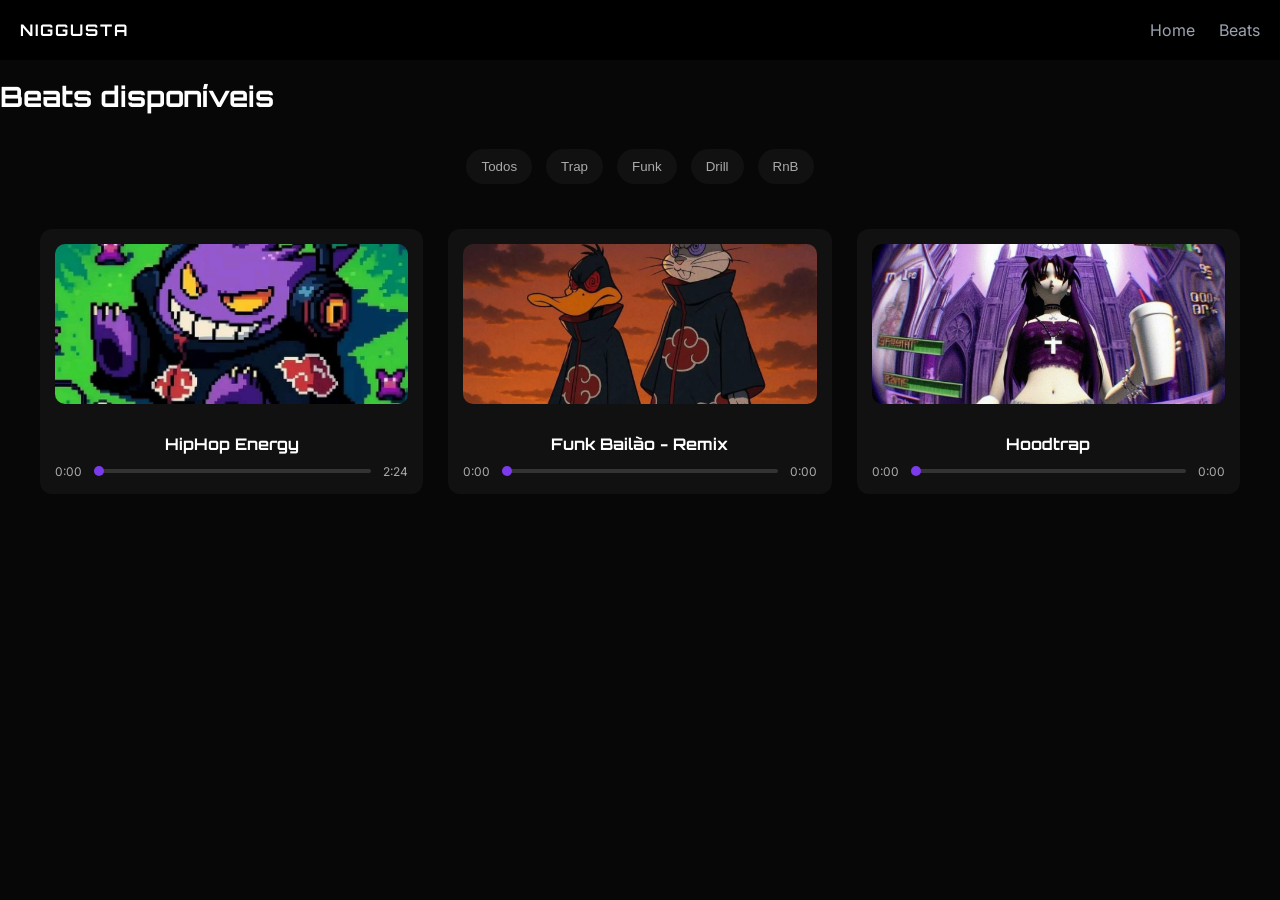
==== niggusta-site/beats.html @ 05d671a1 "primeiro commit" ====
<!DOCTYPE html>
<html lang="pt-BR">
<head>
<meta charset="UTF-8">
<title>Beats</title>
<!-- FONTES -->
<link href="https://fonts.googleapis.com/css2?family=Orbitron:wght@500;700&family=Inter:wght@300;400;500&display=swap" rel="stylesheet">
<link rel="stylesheet" href="css/style.css">
</head>

<body>

<header>
  <div class="logo">NIGGUSTA</div>
  <nav>
    <a href="index.html">Home</a>
    <a href="beats.html">Beats</a>
  </nav>
</header>

<h1 class="title">Beats disponíveis</h1>

<div class="filters">
  <button onclick="filterBeats('all')">Todos</button>
  <button onclick="filterBeats('trap')">Trap</button>
  <button onclick="filterBeats('funk')">Funk</button>
  <button onclick="filterBeats('drill')">Drill</button>
  <button onclick="filterBeats('rnb')">RnB</button>
</div>
<div id="beatsGrid" class="beats-grid"></div>

<script src="js/script.js"></script>
</body>
</html>
---- niggusta-site/css/style.css ----
/* BASE */
body{
  background:#070707;
  color:#fff;
  font-family:'Inter', sans-serif;
  margin:0;
}

/* NAVBAR */
header{
  display:flex;
  justify-content:space-between;
  padding:20px;
  background:#000;
}

.logo{
  font-family:'Orbitron', sans-serif;
  font-weight:700;
  letter-spacing:2px;
  color:#fff;
}

nav a{
  margin-left:20px;
  color:#9ca3af;
  text-decoration:none;
  transition:0.3s;
}

nav a:hover{
  color:#7c3aed;
}

/* HERO */
.hero{
  text-align:center;
  padding:100px 20px;
}

/* IMAGEM */
.hero-img{
  width:480px;
  height:480px;
  margin:0 auto;

  border-radius:50%;
  position:relative;

  display:flex;
  align-items:center;
  justify-content:center;

  box-shadow:
    0 0 40px rgba(124,58,237,0.5),
    0 0 80px rgba(124,58,237,0.3);

  animation: float 4s ease-in-out infinite;
}

.hero-img::before{
  content:"";
  position:absolute;
  inset:-8px;
  border-radius:50%;
  background:linear-gradient(135deg,#6d28d9,#7c3aed);
  filter:blur(8px);
  z-index:-1;
}

.hero-img img{
  width:100%;
  height:100%;
  object-fit:contain;
  border-radius:50%;
}

/* TÍTULO */
.hero-title{
  font-family:'Orbitron', sans-serif;
  font-size:36px;
  font-weight:700;
  letter-spacing:1px;

  color:#fff;
  margin-top:30px;
}

/* TEXTO */
.hero-text{
  color:#9ca3af;
  font-size:16px;
  max-width:500px;
  margin:15px auto;
}

/* BOTÃO */
.btn{
  background:#7c3aed;
  padding:12px 28px;
  border-radius:10px;
  color:#fff;
  text-decoration:none;

  font-weight:500;

  transition:0.3s;

  box-shadow:0 0 15px rgba(124,58,237,0.4);
}

.btn:hover{
  transform:scale(1.05);
  box-shadow:
    0 0 25px rgba(124,58,237,0.7),
    0 0 50px rgba(124,58,237,0.4);
}

/* SEÇÕES */
.features, .cta{
  padding:60px;
  text-align:center;
}

.section-title{
  font-family:'Orbitron', sans-serif;
  font-size:28px;
  margin-bottom:30px;
}

/* GRID */
.grid{
  display:flex;
  gap:30px;
  justify-content:center;
  flex-wrap:wrap;
}

.grid div{
  background:#111;
  padding:25px;
  border-radius:12px;
  transition:0.3s;
  max-width:250px;
}

.grid div:hover{
  transform:translateY(-5px);
}

/* FOOTER */
footer{
  text-align:center;
  padding:20px;
  border-top:1px solid #111;
  color:#6b7280;
}

/* ANIMAÇÃO */
@keyframes float{
  0%,100%{transform:translateY(0)}
  50%{transform:translateY(-12px)}
}

/* página padrão */
.page{
  padding:60px 20px;
  text-align:center;
}

/* link ativo */
nav a.active{
  color:#7c3aed;
  font-weight:500;
}

/* título */
.title{
  font-family:'Orbitron', sans-serif;
  font-size:28px;
  margin-bottom:30px;
}

/* contato */
.contact-container{
  display:flex;
  gap:40px;
  justify-content:center;
  align-items:flex-start;
  flex-wrap:wrap;
}

.contact-form{
  max-width:400px;
  width:100%;
}

.contact-form input,
.contact-form textarea{
  width:100%;
  padding:12px;
  margin-bottom:12px;
  background:#111;
  border:1px solid #222;
  color:#fff;
  border-radius:8px;
}

.contact-form textarea{
  min-height:120px;
}

.contact-info{
  max-width:300px;
  text-align:left;
  color:#9ca3af;
}

.filters{
  text-align:center;
  margin-top:20px;
}

.filters button{
  background:#111;
  color:#aaa;
  border:none;
  padding:10px 15px;
  margin:5px;
  border-radius:20px;
  cursor:pointer;
  transition:0.3s;
}

.filters button:hover{
  background:#7c3aed;
  color:#fff;
}

/* GRID DOS BEATS */
.beats-grid{
  display:grid;
  grid-template-columns:repeat(auto-fit, minmax(220px, 1fr));
  gap:25px;
  padding:40px;
}

/* CARD DO BEAT */
.beat-card{
  background:#111;
  border-radius:12px;
  padding:15px;
  text-align:center;
  transition:0.3s;
}

.beat-card:hover{
  transform:translateY(-5px);
}

/* IMAGEM DO BEAT */
.beat-card img{
  width:100%;
  height:150px;
  object-fit:cover;
  border-radius:10px;
  margin-bottom:10px;
}

/* NOME DO BEAT */
.beat-card h3{
  font-family:'Orbitron', sans-serif;
  font-size:16px;
  margin-bottom:10px;
}

/* IMAGEM COM OVERLAY */
.beat-img{
  position:relative;
}

.beat-img img{
  width:100%;
  height:160px;
  object-fit:cover;
  border-radius:10px;
}

/* OVERLAY */
.overlay{
  position:absolute;
  inset:0;
  background:rgba(0,0,0,0.5);
  display:flex;
  align-items:center;
  justify-content:center;
  opacity:0;
  transition:0.3s;
  border-radius:10px;
}

.beat-card:hover .overlay{
  opacity:1;
}

/* BOTÃO PLAY */
.play-btn{
  background:#7c3aed;
  border:none;
  color:#fff;
  font-size:20px;
  width:50px;
  height:50px;
  border-radius:50%;
  cursor:pointer;
  transition:0.3s;
}

.play-btn:hover{
  transform:scale(1.1);
}

/* PLAYER */
.player{
  display:flex;
  align-items:center;
  gap:10px;
  margin-top:10px;
  font-size:12px;
  color:#aaa;
}

.progress{
  flex:1;
  appearance:none;
  height:4px;
  background:#333;
  border-radius:10px;
  cursor:pointer;
}

.progress::-webkit-slider-thumb{
  appearance:none;
  width:10px;
  height:10px;
  background:#7c3aed;
  border-radius:50%;
}

/* CENTRALIZAR */
.center{
  text-align:center;
}

/* LINKS DE CONTATO */
.contact-link{
  display:block;
  margin:15px 0;
  font-size:18px;
  color:#9ca3af;
  text-decoration:none;
  transition:0.3s;
}

/* HOVER PADRÃO */
.contact-link:hover{
  color:#fff;
}

/* INSTAGRAM COM DESTAQUE */
.insta{
  color:#7c3aed;
  font-weight:500;
}

.insta:hover{
  color:#a78bfa;
}
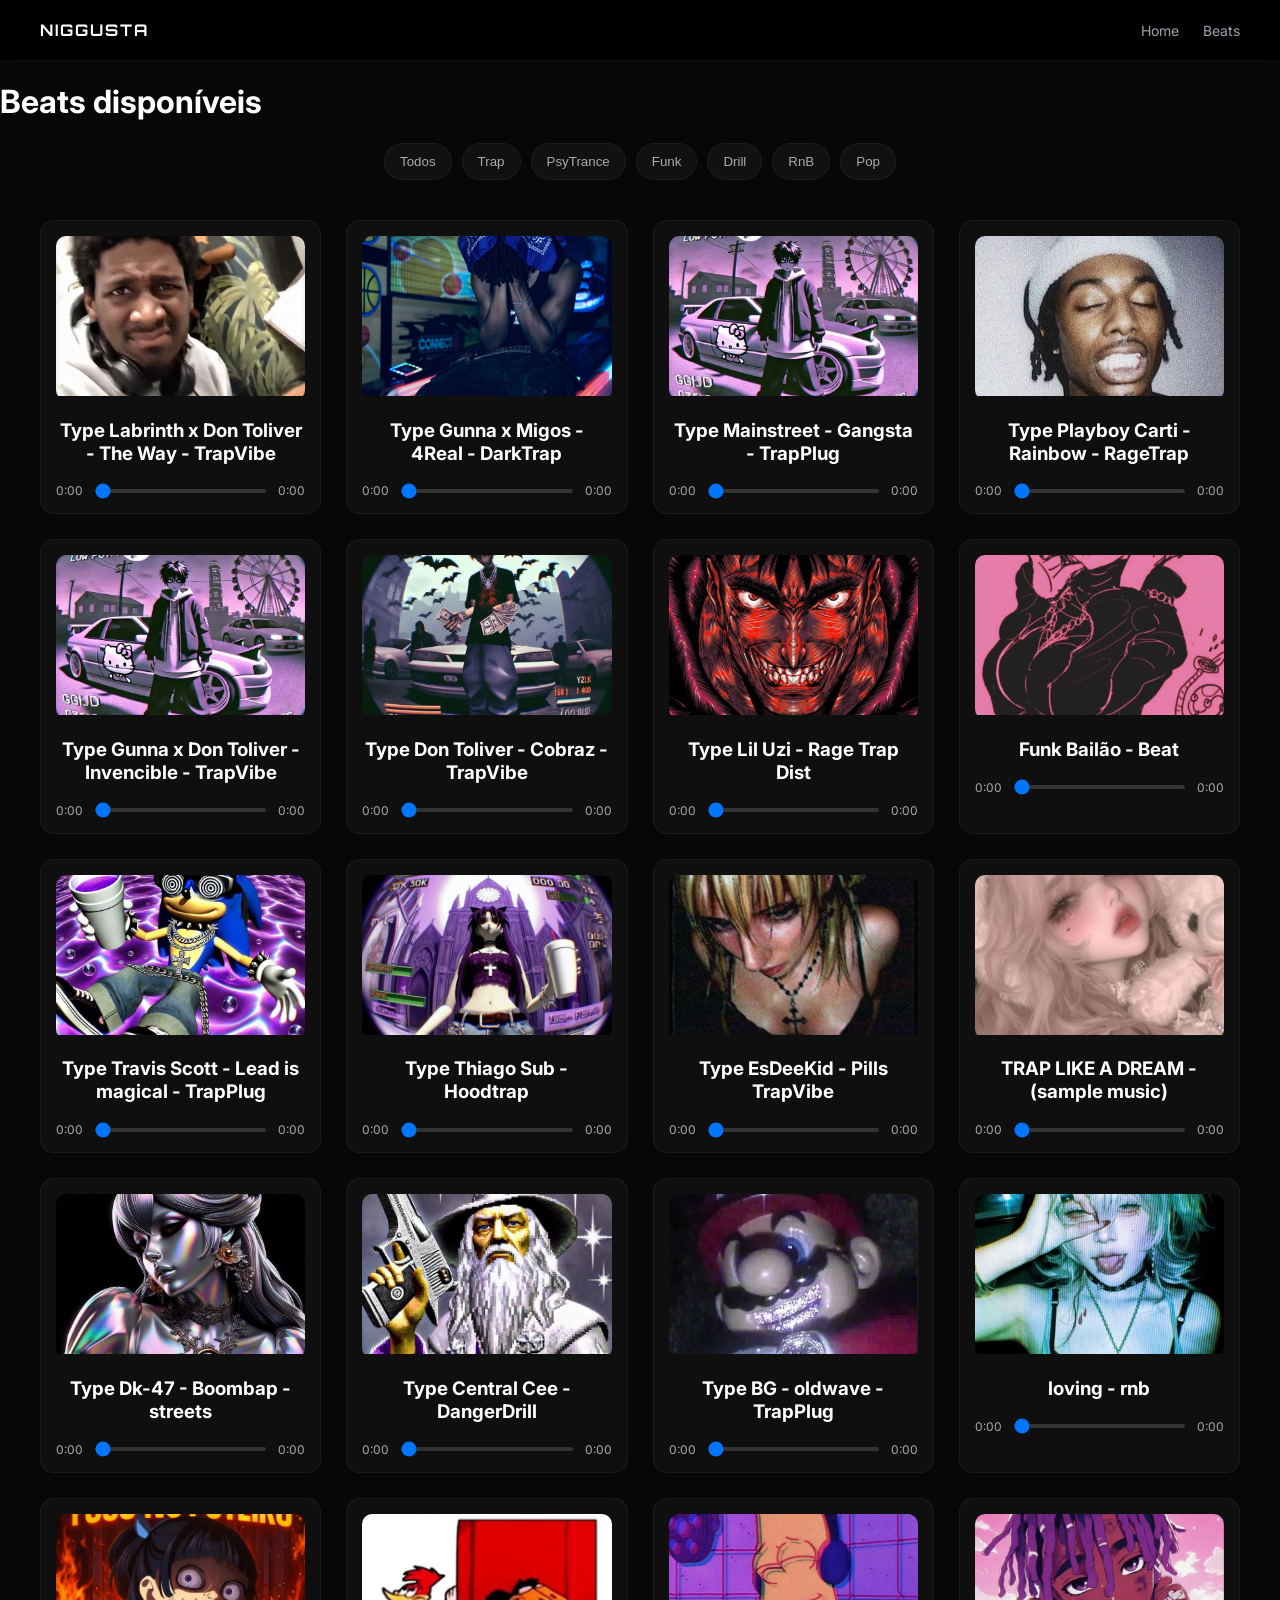
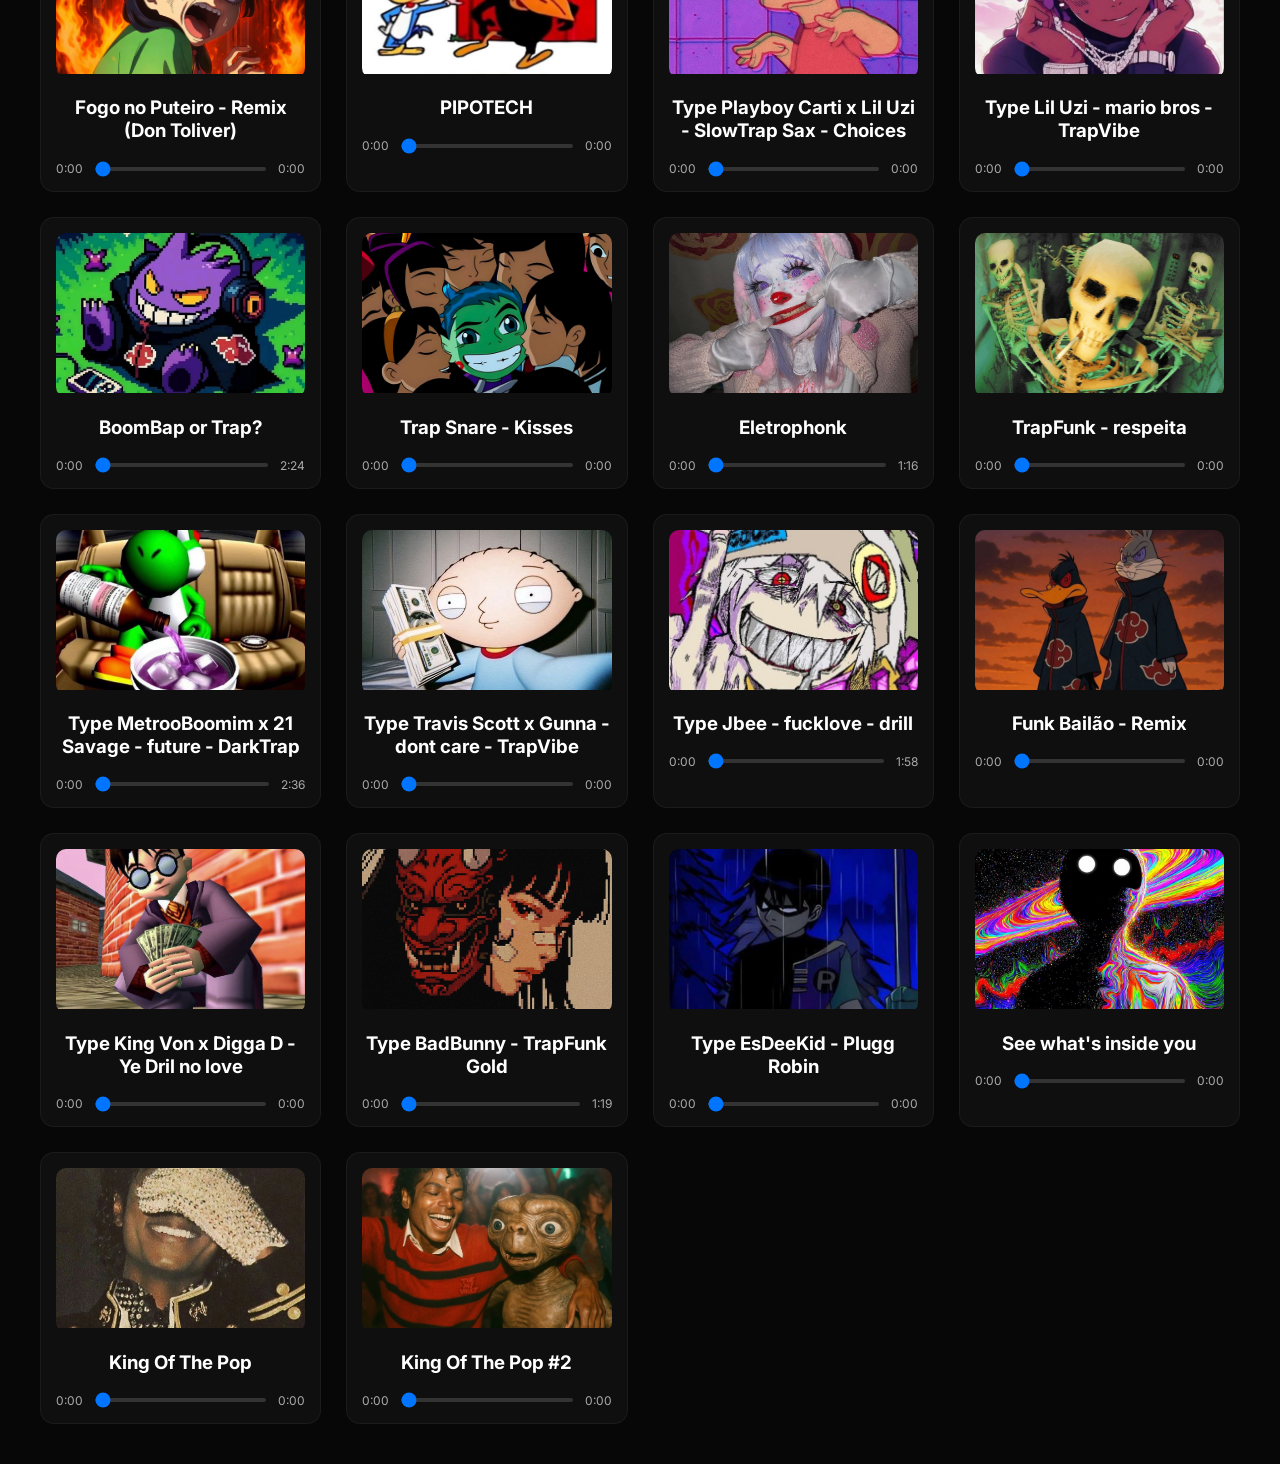
==== commit 7a8acb0d: "upDATE pop and psytrance + songs" ====
--- a/niggusta-site/beats.html
+++ b/niggusta-site/beats.html
@@ -23,9 +23,11 @@
 <div class="filters">
   <button onclick="filterBeats('all')">Todos</button>
   <button onclick="filterBeats('trap')">Trap</button>
+  <button onclick="filterBeats('psytrance')">PsyTrance</button>
   <button onclick="filterBeats('funk')">Funk</button>
   <button onclick="filterBeats('drill')">Drill</button>
   <button onclick="filterBeats('rnb')">RnB</button>
+  <button onclick="filterBeats('pop')">Pop</button>
 </div>
 <div id="beatsGrid" class="beats-grid"></div>
 
--- a/niggusta-site/css/style.css
+++ b/niggusta-site/css/style.css
@@ -4,14 +4,22 @@
   color:#fff;
   font-family:'Inter', sans-serif;
   margin:0;
+  -webkit-font-smoothing: antialiased;
+  -moz-osx-font-smoothing: grayscale;
 }
 
 /* NAVBAR */
 header{
   display:flex;
   justify-content:space-between;
-  padding:20px;
-  background:#000;
+  align-items:center;
+  padding:20px 40px;
+  background:rgba(0,0,0,0.85);
+  backdrop-filter: blur(10px);
+  position:sticky;
+  top:0;
+  z-index:1000;
+  border-bottom:1px solid rgba(255,255,255,0.05);
 }
 
 .logo{
@@ -26,6 +34,7 @@
   color:#9ca3af;
   text-decoration:none;
   transition:0.3s;
+  font-size:14px;
 }
 
 nav a:hover{
@@ -38,34 +47,30 @@
   padding:100px 20px;
 }
 
-/* IMAGEM */
 .hero-img{
   width:480px;
   height:480px;
   margin:0 auto;
-
   border-radius:50%;
   position:relative;
-
   display:flex;
   align-items:center;
   justify-content:center;
-
   box-shadow:
     0 0 40px rgba(124,58,237,0.5),
-    0 0 80px rgba(124,58,237,0.3);
-
+    0 0 90px rgba(124,58,237,0.25);
   animation: float 4s ease-in-out infinite;
 }
 
 .hero-img::before{
   content:"";
   position:absolute;
-  inset:-8px;
+  inset:-10px;
   border-radius:50%;
   background:linear-gradient(135deg,#6d28d9,#7c3aed);
-  filter:blur(8px);
+  filter:blur(12px);
   z-index:-1;
+  opacity:0.8;
 }
 
 .hero-img img{
@@ -75,23 +80,20 @@
   border-radius:50%;
 }
 
-/* TÍTULO */
 .hero-title{
   font-family:'Orbitron', sans-serif;
-  font-size:36px;
+  font-size:40px;
   font-weight:700;
+  margin-top:30px;
   letter-spacing:1px;
-
-  color:#fff;
-  margin-top:30px;
-}
-
-/* TEXTO */
+}
+
 .hero-text{
   color:#9ca3af;
   font-size:16px;
-  max-width:500px;
+  max-width:520px;
   margin:15px auto;
+  line-height:1.5;
 }
 
 /* BOTÃO */
@@ -101,19 +103,15 @@
   border-radius:10px;
   color:#fff;
   text-decoration:none;
-
   font-weight:500;
-
-  transition:0.3s;
-
-  box-shadow:0 0 15px rgba(124,58,237,0.4);
+  transition:0.3s;
+  box-shadow:0 0 20px rgba(124,58,237,0.35);
+  display:inline-block;
 }
 
 .btn:hover{
   transform:scale(1.05);
-  box-shadow:
-    0 0 25px rgba(124,58,237,0.7),
-    0 0 50px rgba(124,58,237,0.4);
+  box-shadow:0 0 30px rgba(124,58,237,0.7);
 }
 
 /* SEÇÕES */
@@ -125,10 +123,10 @@
 .section-title{
   font-family:'Orbitron', sans-serif;
   font-size:28px;
-  margin-bottom:30px;
-}
-
-/* GRID */
+  margin-bottom:20px;
+}
+
+/* GRID GERAL */
 .grid{
   display:flex;
   gap:30px;
@@ -137,96 +135,33 @@
 }
 
 .grid div{
-  background:#111;
+  background:rgba(17,17,17,0.8);
   padding:25px;
-  border-radius:12px;
-  transition:0.3s;
+  border-radius:14px;
   max-width:250px;
+  transition:0.3s;
+  border:1px solid rgba(255,255,255,0.05);
 }
 
 .grid div:hover{
-  transform:translateY(-5px);
-}
-
-/* FOOTER */
-footer{
-  text-align:center;
-  padding:20px;
-  border-top:1px solid #111;
-  color:#6b7280;
-}
-
-/* ANIMAÇÃO */
-@keyframes float{
-  0%,100%{transform:translateY(0)}
-  50%{transform:translateY(-12px)}
-}
-
-/* página padrão */
-.page{
-  padding:60px 20px;
-  text-align:center;
-}
-
-/* link ativo */
-nav a.active{
-  color:#7c3aed;
-  font-weight:500;
-}
-
-/* título */
-.title{
-  font-family:'Orbitron', sans-serif;
-  font-size:28px;
-  margin-bottom:30px;
-}
-
-/* contato */
-.contact-container{
-  display:flex;
-  gap:40px;
+  transform:translateY(-6px);
+  border-color:rgba(124,58,237,0.3);
+}
+
+/* FILTROS */
+.filters{
+  display:flex;
   justify-content:center;
-  align-items:flex-start;
   flex-wrap:wrap;
-}
-
-.contact-form{
-  max-width:400px;
-  width:100%;
-}
-
-.contact-form input,
-.contact-form textarea{
-  width:100%;
-  padding:12px;
-  margin-bottom:12px;
-  background:#111;
-  border:1px solid #222;
-  color:#fff;
-  border-radius:8px;
-}
-
-.contact-form textarea{
-  min-height:120px;
-}
-
-.contact-info{
-  max-width:300px;
-  text-align:left;
-  color:#9ca3af;
-}
-
-.filters{
-  text-align:center;
+  gap:10px;
   margin-top:20px;
 }
 
 .filters button{
   background:#111;
   color:#aaa;
-  border:none;
+  border:1px solid rgba(255,255,255,0.05);
   padding:10px 15px;
-  margin:5px;
   border-radius:20px;
   cursor:pointer;
   transition:0.3s;
@@ -235,55 +170,53 @@
 .filters button:hover{
   background:#7c3aed;
   color:#fff;
-}
-
-/* GRID DOS BEATS */
+  border-color:#7c3aed;
+  transform:translateY(-2px);
+}
+
+/* =========================
+   BEATS GRID
+========================= */
+
 .beats-grid{
   display:grid;
-  grid-template-columns:repeat(auto-fit, minmax(220px, 1fr));
+  grid-template-columns:repeat(4, minmax(0, 1fr));
   gap:25px;
   padding:40px;
 }
 
-/* CARD DO BEAT */
+/* CARD */
 .beat-card{
-  background:#111;
-  border-radius:12px;
+  background:rgba(17,17,17,0.85);
+  border-radius:14px;
   padding:15px;
   text-align:center;
   transition:0.3s;
+  border:1px solid rgba(255,255,255,0.05);
 }
 
 .beat-card:hover{
-  transform:translateY(-5px);
-}
-
-/* IMAGEM DO BEAT */
-.beat-card img{
-  width:100%;
-  height:150px;
-  object-fit:cover;
-  border-radius:10px;
-  margin-bottom:10px;
-}
-
-/* NOME DO BEAT */
-.beat-card h3{
-  font-family:'Orbitron', sans-serif;
-  font-size:16px;
-  margin-bottom:10px;
-}
-
-/* IMAGEM COM OVERLAY */
+  transform:translateY(-8px);
+  box-shadow:0 15px 35px rgba(124,58,237,0.25);
+  border-color:rgba(124,58,237,0.4);
+}
+
+/* IMAGE */
 .beat-img{
   position:relative;
+  overflow:hidden;
+  border-radius:10px;
 }
 
 .beat-img img{
   width:100%;
   height:160px;
   object-fit:cover;
-  border-radius:10px;
+  transition:0.4s;
+}
+
+.beat-card:hover .beat-img img{
+  transform:scale(1.08);
 }
 
 /* OVERLAY */
@@ -303,21 +236,22 @@
   opacity:1;
 }
 
-/* BOTÃO PLAY */
+/* PLAY BUTTON */
 .play-btn{
   background:#7c3aed;
   border:none;
   color:#fff;
   font-size:20px;
-  width:50px;
-  height:50px;
+  width:55px;
+  height:55px;
   border-radius:50%;
   cursor:pointer;
   transition:0.3s;
+  box-shadow:0 0 15px rgba(124,58,237,0.4);
 }
 
 .play-btn:hover{
-  transform:scale(1.1);
+  transform:scale(1.15);
 }
 
 /* PLAYER */
@@ -339,40 +273,67 @@
   cursor:pointer;
 }
 
-.progress::-webkit-slider-thumb{
-  appearance:none;
-  width:10px;
-  height:10px;
-  background:#7c3aed;
-  border-radius:50%;
-}
-
-/* CENTRALIZAR */
-.center{
-  text-align:center;
-}
-
-/* LINKS DE CONTATO */
-.contact-link{
-  display:block;
-  margin:15px 0;
-  font-size:18px;
-  color:#9ca3af;
-  text-decoration:none;
-  transition:0.3s;
-}
-
-/* HOVER PADRÃO */
-.contact-link:hover{
-  color:#fff;
-}
-
-/* INSTAGRAM COM DESTAQUE */
-.insta{
-  color:#7c3aed;
-  font-weight:500;
-}
-
-.insta:hover{
-  color:#a78bfa;
+/* ANIMAÇÃO */
+@keyframes float{
+  0%,100%{transform:translateY(0)}
+  50%{transform:translateY(-12px)}
+}
+
+/* =========================
+   MOBILE
+========================= */
+
+@media (max-width: 768px) {
+
+  body {
+    font-size: 115%;
+  }
+
+  header {
+    flex-direction: column;
+    text-align: center;
+    gap: 10px;
+  }
+
+  nav a {
+    font-size: 16px;
+  }
+
+  .logo {
+    font-size: 22px;
+  }
+
+  .hero-img {
+    width: 320px;
+    height: 320px;
+  }
+
+  .hero-title {
+    font-size: 30px;
+  }
+
+  .beats-grid {
+    grid-template-columns: repeat(2, 1fr) !important;
+    gap: 15px;
+    padding: 15px;
+  }
+
+  .beat-card {
+    padding: 12px;
+  }
+
+  .beat-img img {
+    height: 150px;
+  }
+
+  .play-btn {
+    width: 50px;
+    height: 50px;
+    font-size: 18px;
+  }
+
+  .filters button {
+    font-size: 14px;
+    padding: 10px 14px;
+  }
 }
